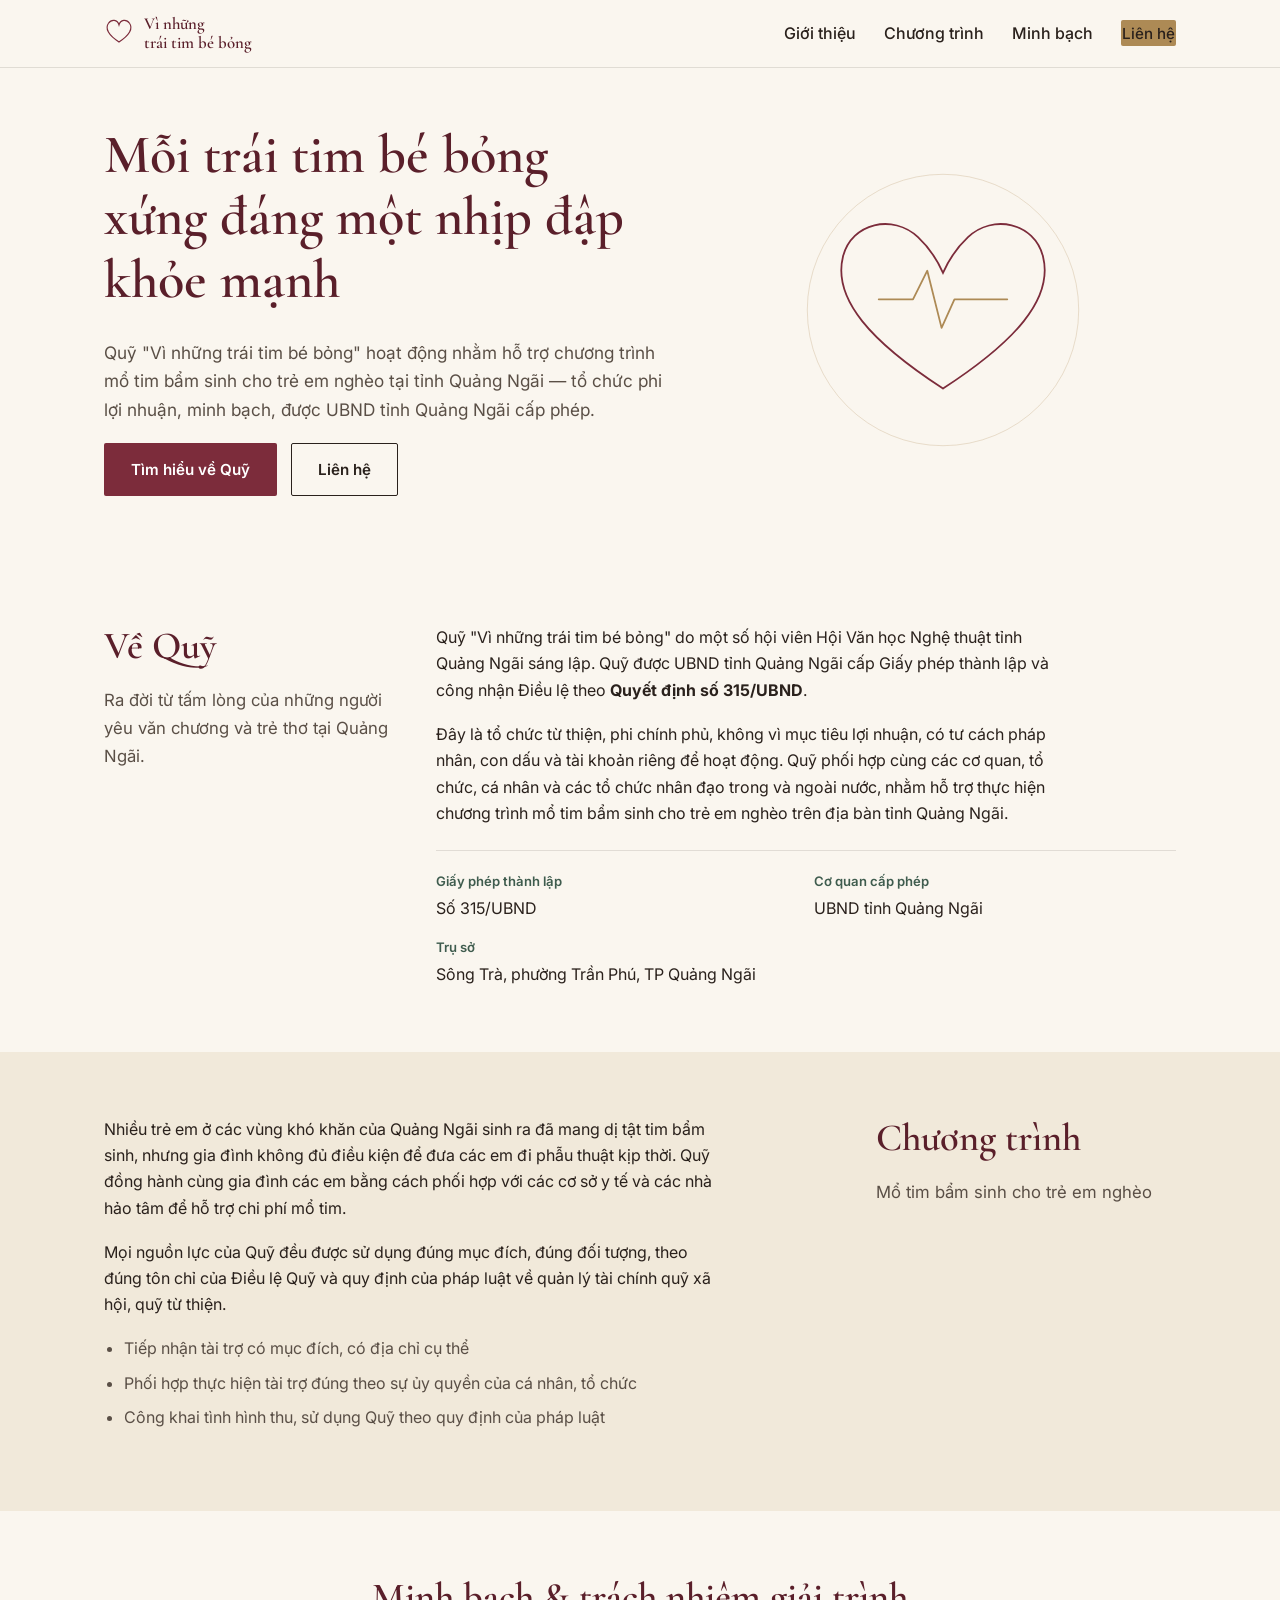
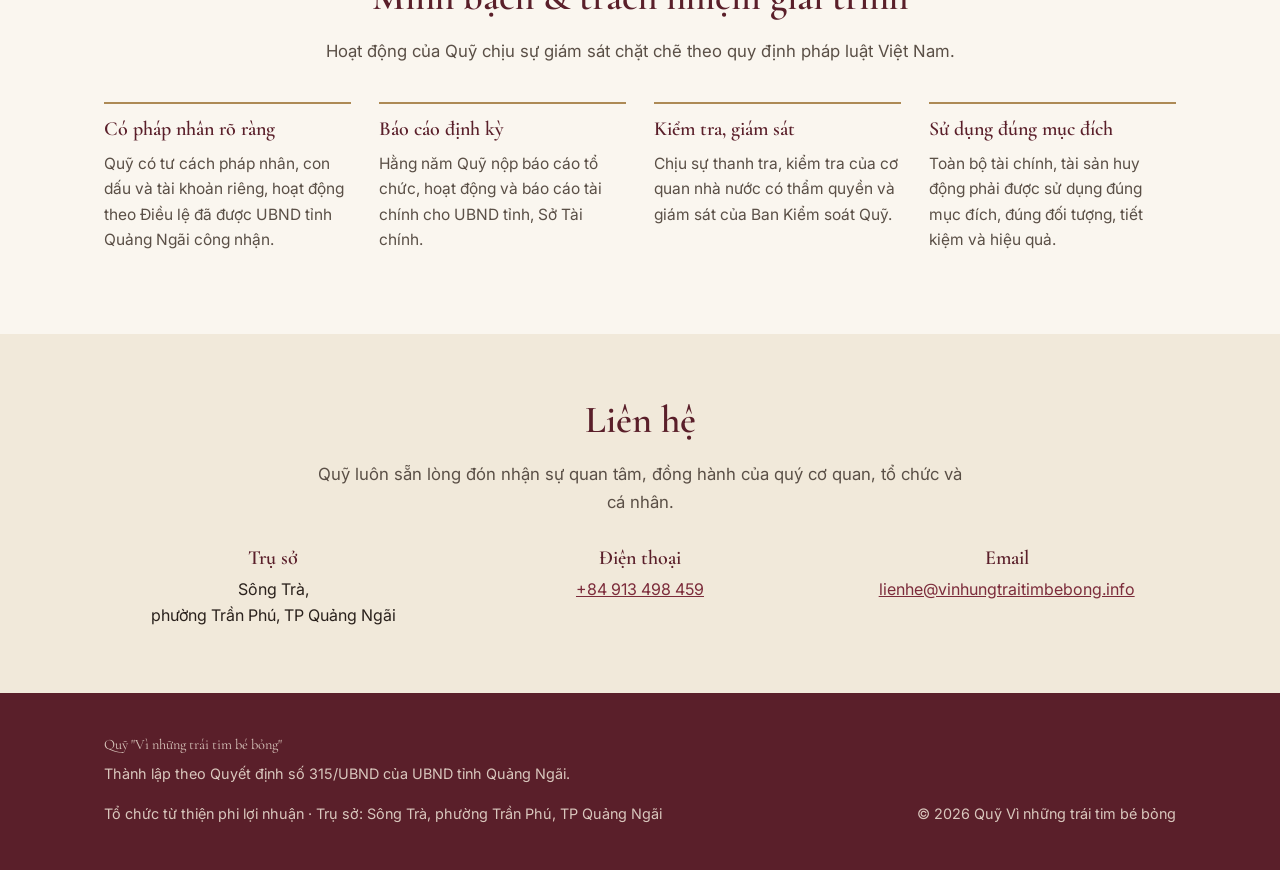
==== index.html @ 67afb234 "Điều chỉnh nội dung: web chỉ giới thiệu tổ chức và lan tỏa thông điệp, bỏ ngôn ngữ kêu gọi đóng góp" ====
<!DOCTYPE html>
<html lang="vi">
<head>
<meta charset="UTF-8">
<meta name="viewport" content="width=device-width, initial-scale=1, viewport-fit=cover">
<title>Quỹ "Vì những trái tim bé bỏng" — Quảng Ngãi</title>
<meta name="description" content="Quỹ từ thiện phi lợi nhuận Vì những trái tim bé bỏng, thành lập theo Quyết định 315/UBND, hỗ trợ mổ tim bẩm sinh cho trẻ em nghèo tỉnh Quảng Ngãi.">
<link rel="icon" href="data:image/svg+xml,%3Csvg xmlns='http://www.w3.org/2000/svg' viewBox='0 0 32 32'%3E%3Ctext y='24' font-size='26'%3E%E2%9D%A4%EF%B8%8F%3C/text%3E%3C/svg%3E">
<link rel="preconnect" href="https://fonts.googleapis.com">
<link rel="preconnect" href="https://fonts.gstatic.com" crossorigin>
<link href="https://fonts.googleapis.com/css2?family=Cormorant+Garamond:ital,wght@0,400;0,500;0,600;1,500&family=Inter:wght@400;500;600;700&display=swap" rel="stylesheet">
<link rel="stylesheet" href="css/style.css">
</head>
<body>

<a class="skip-link" href="#main">Bỏ qua, đến nội dung chính</a>

<header class="site-header">
  <div class="wrap header-inner">
    <a href="#top" class="brand">
      <span class="brand-mark" aria-hidden="true">
        <svg viewBox="0 0 40 34" width="30" height="26">
          <path d="M20 33 C 6 24, 1 15, 6 8 C 10 2, 18 3, 20 10 C 22 3, 30 2, 34 8 C 39 15, 34 24, 20 33 Z" fill="none" stroke="currentColor" stroke-width="1.6"/>
        </svg>
      </span>
      <span class="brand-text">Vì những<br>trái tim bé bỏng</span>
    </a>

    <button class="nav-toggle" id="navToggle" aria-expanded="false" aria-controls="primaryNav" aria-label="Mở menu">
      <span></span><span></span><span></span>
    </button>

    <nav class="primary-nav" id="primaryNav">
      <a href="#gioi-thieu">Giới thiệu</a>
      <a href="#chuong-trinh">Chương trình</a>
      <a href="#minh-bach">Minh bạch</a>
      <a href="#lien-he" class="btn btn-accent">Liên hệ</a>
    </nav>
  </div>
</header>

<main id="main">

  <section class="hero" id="top">
    <div class="wrap hero-inner">
      <div class="hero-copy">
        <h1>Mỗi trái tim bé bỏng<br>xứng đáng một nhịp đập khỏe mạnh</h1>
        <p class="hero-lede">Quỹ "Vì những trái tim bé bỏng" hoạt động nhằm hỗ trợ chương trình mổ tim bẩm sinh cho trẻ em nghèo tại tỉnh Quảng Ngãi — tổ chức phi lợi nhuận, minh bạch, được UBND tỉnh Quảng Ngãi cấp phép.</p>
        <div class="hero-actions">
          <a href="#gioi-thieu" class="btn btn-primary">Tìm hiểu về Quỹ</a>
          <a href="#lien-he" class="btn btn-ghost">Liên hệ</a>
        </div>
      </div>
      <div class="hero-art" aria-hidden="true">
        <svg viewBox="0 0 420 420" class="heart-illustration">
          <circle cx="210" cy="210" r="190" fill="none" stroke="var(--gold)" stroke-width="1" opacity="0.35"/>
          <path d="M210 320 C 110 255, 55 195, 70 135 C 82 88, 140 75, 175 108 C 190 122, 202 140, 210 158 C 218 140, 230 122, 245 108 C 280 75, 338 88, 350 135 C 365 195, 310 255, 210 320 Z"
                fill="none" stroke="var(--wine)" stroke-width="2.5"/>
          <path d="M120 195 L 168 195 L 188 155 L 208 235 L 226 195 L 300 195"
                fill="none" stroke="var(--gold)" stroke-width="2.5" stroke-linecap="round" stroke-linejoin="round"/>
        </svg>
      </div>
    </div>
  </section>

  <section class="section" id="gioi-thieu">
    <div class="wrap two-col">
      <div class="col-lead">
        <h2>Về Quỹ</h2>
        <p class="section-intro">Ra đời từ tấm lòng của những người yêu văn chương và trẻ thơ tại Quảng Ngãi.</p>
      </div>
      <div class="col-body">
        <p>Quỹ "Vì những trái tim bé bỏng" do một số hội viên Hội Văn học Nghệ thuật tỉnh Quảng Ngãi sáng lập. Quỹ được UBND tỉnh Quảng Ngãi cấp Giấy phép thành lập và công nhận Điều lệ theo <strong>Quyết định số 315/UBND</strong>.</p>
        <p>Đây là tổ chức từ thiện, phi chính phủ, không vì mục tiêu lợi nhuận, có tư cách pháp nhân, con dấu và tài khoản riêng để hoạt động. Quỹ phối hợp cùng các cơ quan, tổ chức, cá nhân và các tổ chức nhân đạo trong và ngoài nước, nhằm hỗ trợ thực hiện chương trình mổ tim bẩm sinh cho trẻ em nghèo trên địa bàn tỉnh Quảng Ngãi.</p>
        <dl class="legal-facts">
          <div><dt>Giấy phép thành lập</dt><dd>Số 315/UBND</dd></div>
          <div><dt>Cơ quan cấp phép</dt><dd>UBND tỉnh Quảng Ngãi</dd></div>
          <div><dt>Trụ sở</dt><dd>Sông Trà, phường Trần Phú, TP Quảng Ngãi</dd></div>
        </dl>
      </div>
    </div>
  </section>

  <section class="section section-alt" id="chuong-trinh">
    <div class="wrap two-col reverse">
      <div class="col-lead">
        <h2>Chương trình</h2>
        <p class="section-intro">Mổ tim bẩm sinh cho trẻ em nghèo</p>
      </div>
      <div class="col-body">
        <p>Nhiều trẻ em ở các vùng khó khăn của Quảng Ngãi sinh ra đã mang dị tật tim bẩm sinh, nhưng gia đình không đủ điều kiện để đưa các em đi phẫu thuật kịp thời. Quỹ đồng hành cùng gia đình các em bằng cách phối hợp với các cơ sở y tế và các nhà hảo tâm để hỗ trợ chi phí mổ tim.</p>
        <p>Mọi nguồn lực của Quỹ đều được sử dụng đúng mục đích, đúng đối tượng, theo đúng tôn chỉ của Điều lệ Quỹ và quy định của pháp luật về quản lý tài chính quỹ xã hội, quỹ từ thiện.</p>
        <ul class="plain-list">
          <li>Tiếp nhận tài trợ có mục đích, có địa chỉ cụ thể</li>
          <li>Phối hợp thực hiện tài trợ đúng theo sự ủy quyền của cá nhân, tổ chức</li>
          <li>Công khai tình hình thu, sử dụng Quỹ theo quy định của pháp luật</li>
        </ul>
      </div>
    </div>
  </section>

  <section class="section" id="minh-bach">
    <div class="wrap">
      <h2 class="center">Minh bạch &amp; trách nhiệm giải trình</h2>
      <p class="section-intro center">Hoạt động của Quỹ chịu sự giám sát chặt chẽ theo quy định pháp luật Việt Nam.</p>
      <div class="transparency-grid">
        <div class="t-item">
          <h3>Có pháp nhân rõ ràng</h3>
          <p>Quỹ có tư cách pháp nhân, con dấu và tài khoản riêng, hoạt động theo Điều lệ đã được UBND tỉnh Quảng Ngãi công nhận.</p>
        </div>
        <div class="t-item">
          <h3>Báo cáo định kỳ</h3>
          <p>Hằng năm Quỹ nộp báo cáo tổ chức, hoạt động và báo cáo tài chính cho UBND tỉnh, Sở Tài chính.</p>
        </div>
        <div class="t-item">
          <h3>Kiểm tra, giám sát</h3>
          <p>Chịu sự thanh tra, kiểm tra của cơ quan nhà nước có thẩm quyền và giám sát của Ban Kiểm soát Quỹ.</p>
        </div>
        <div class="t-item">
          <h3>Sử dụng đúng mục đích</h3>
          <p>Toàn bộ tài chính, tài sản huy động phải được sử dụng đúng mục đích, đúng đối tượng, tiết kiệm và hiệu quả.</p>
        </div>
      </div>
    </div>
  </section>

  <section class="section section-alt" id="lien-he">
    <div class="wrap">
      <h2 class="center">Liên hệ</h2>
      <p class="section-intro center">Quỹ luôn sẵn lòng đón nhận sự quan tâm, đồng hành của quý cơ quan, tổ chức và cá nhân.</p>
      <div class="contact-grid">
        <div class="c-item">
          <h3>Trụ sở</h3>
          <p>Sông Trà,<br>phường Trần Phú, TP Quảng Ngãi</p>
        </div>
        <div class="c-item">
          <h3>Điện thoại</h3>
          <p><a href="tel:+84913498459">+84 913 498 459</a></p>
        </div>
        <div class="c-item">
          <h3>Email</h3>
          <p><a href="mailto:lienhe@vinhungtraitimbebong.info">lienhe@vinhungtraitimbebong.info</a></p>
        </div>
      </div>
    </div>
  </section>

</main>

<footer class="site-footer">
  <div class="wrap footer-inner">
    <div>
      <p class="footer-brand">Quỹ "Vì những trái tim bé bỏng"</p>
      <p>Thành lập theo Quyết định số 315/UBND của UBND tỉnh Quảng Ngãi.</p>
      <p>Tổ chức từ thiện phi lợi nhuận · Trụ sở: Sông Trà, phường Trần Phú, TP Quảng Ngãi</p>
    </div>
    <p class="footer-copy">© <span id="year"></span> Quỹ Vì những trái tim bé bỏng</p>
  </div>
</footer>

<script src="js/main.js"></script>
</body>
</html>
---- css/style.css ----
/* ---------- Tokens ---------- */
:root {
  --cream: #FAF6EF;
  --cream-2: #F1E9DA;
  --ink: #2A211C;
  --ink-soft: #5A4F46;
  --wine: #7C2C3B;
  --wine-dark: #5A1F2A;
  --gold: #AD8A55;
  --gold-soft: #C9AE84;
  --sage: #3F5C4E;
  --line: rgba(42,33,28,0.12);

  --font-display: "Cormorant Garamond", "Times New Roman", serif;
  --font-body: "Inter", -apple-system, BlinkMacSystemFont, "Segoe UI", sans-serif;

  --max-w: 1120px;
  --radius: 2px;
}

* { box-sizing: border-box; }
html { scroll-behavior: smooth; scroll-padding-top: 90px; }

body {
  margin: 0;
  background: var(--cream);
  color: var(--ink);
  font-family: var(--font-body);
  font-size: 16px;
  line-height: 1.65;
  -webkit-font-smoothing: antialiased;
}

h1, h2, h3 {
  font-family: var(--font-display);
  font-weight: 600;
  color: var(--wine-dark);
  line-height: 1.15;
  margin: 0 0 0.5em;
}

h1 { font-size: clamp(2.1rem, 5.5vw, 3.4rem); }
h2 { font-size: clamp(1.7rem, 4vw, 2.4rem); }
h3 { font-size: 1.25rem; }

p { margin: 0 0 1.1em; max-width: 62ch; }
a { color: var(--wine); }

.wrap {
  max-width: var(--max-w);
  margin: 0 auto;
  padding: 0 24px;
}

.skip-link {
  position: absolute;
  left: -999px;
  top: 0;
  background: var(--wine);
  color: #fff;
  padding: 10px 16px;
  z-index: 100;
}
.skip-link:focus { left: 12px; top: 12px; }

/* ---------- Buttons ---------- */
.btn {
  display: inline-flex;
  align-items: center;
  justify-content: center;
  padding: 13px 26px;
  font-family: var(--font-body);
  font-weight: 600;
  font-size: 0.95rem;
  text-decoration: none;
  border-radius: var(--radius);
  border: 1px solid transparent;
  transition: transform 0.15s ease, background 0.2s ease, border-color 0.2s ease;
  cursor: pointer;
}
.btn-primary {
  background: var(--wine);
  color: #fff;
}
.btn-primary:hover { background: var(--wine-dark); }
.btn-ghost {
  border-color: var(--ink);
  color: var(--ink);
}
.btn-ghost:hover { border-color: var(--wine); color: var(--wine); }
.btn-accent {
  background: var(--gold);
  color: var(--ink);
  padding: 10px 20px;
}
.btn-accent:hover { background: var(--gold-soft); }

/* ---------- Header ---------- */
.site-header {
  position: sticky;
  top: 0;
  z-index: 50;
  background: rgba(250,246,239,0.92);
  backdrop-filter: blur(6px);
  border-bottom: 1px solid var(--line);
  padding-top: env(safe-area-inset-top, 0px);
}
.header-inner {
  display: flex;
  align-items: center;
  justify-content: space-between;
  padding-top: 14px;
  padding-bottom: 14px;
}
.brand {
  display: flex;
  align-items: center;
  gap: 10px;
  text-decoration: none;
  color: var(--wine-dark);
}
.brand-mark { color: var(--wine); flex-shrink: 0; }
.brand-text {
  font-family: var(--font-display);
  font-weight: 600;
  font-size: 1.05rem;
  line-height: 1.15;
}

.nav-toggle {
  display: flex;
  flex-direction: column;
  justify-content: center;
  gap: 5px;
  width: 40px;
  height: 40px;
  background: none;
  border: none;
  cursor: pointer;
  padding: 0;
}
.nav-toggle span {
  display: block;
  height: 2px;
  background: var(--ink);
  width: 100%;
}

.primary-nav {
  display: none;
  position: absolute;
  top: 100%;
  left: 0;
  right: 0;
  background: var(--cream);
  border-bottom: 1px solid var(--line);
  flex-direction: column;
  padding: 8px 24px 20px;
}
.primary-nav.open { display: flex; }
.primary-nav a {
  color: var(--ink);
  text-decoration: none;
  padding: 12px 0;
  border-bottom: 1px solid var(--line);
  font-weight: 500;
}
.primary-nav a:last-child { border-bottom: none; margin-top: 8px; }
.primary-nav .btn-accent {
  text-align: center;
}

/* ---------- Hero ---------- */
.hero { padding: 56px 0 64px; }
.hero-inner {
  display: flex;
  flex-direction: column-reverse;
  gap: 36px;
}
.hero-eyebrow {
  color: var(--sage);
  font-weight: 600;
  font-size: 0.9rem;
  letter-spacing: 0.02em;
  margin-bottom: 14px;
}
.hero-lede {
  color: var(--ink-soft);
  font-size: 1.08rem;
}
.hero-actions {
  display: flex;
  flex-wrap: wrap;
  gap: 14px;
  margin-top: 8px;
}
.hero-art { display: flex; justify-content: center; }
.heart-illustration { width: min(78vw, 300px); height: auto; }

/* ---------- Sections ---------- */
.section { padding: 64px 0; }
.section-alt { background: var(--cream-2); }
.section-intro {
  color: var(--ink-soft);
  font-size: 1.05rem;
}
.center { text-align: center; margin-left: auto; margin-right: auto; }
h2.center, p.section-intro.center { max-width: 60ch; }

.two-col {
  display: flex;
  flex-direction: column;
  gap: 32px;
}
.two-col.reverse { flex-direction: column; }
.col-lead { flex: 0 0 auto; }
.col-body { flex: 1 1 auto; }

.legal-facts {
  margin: 24px 0 0;
  padding-top: 20px;
  border-top: 1px solid var(--line);
  display: grid;
  grid-template-columns: 1fr;
  gap: 16px;
}
.legal-facts dt {
  font-size: 0.82rem;
  color: var(--sage);
  font-weight: 600;
  margin-bottom: 2px;
}
.legal-facts dd { margin: 0; color: var(--ink); }

.plain-list {
  padding-left: 20px;
  color: var(--ink-soft);
}
.plain-list li { margin-bottom: 8px; }

.transparency-grid {
  margin-top: 36px;
  display: grid;
  grid-template-columns: 1fr;
  gap: 28px;
}
.t-item {
  border-top: 2px solid var(--gold);
  padding-top: 14px;
}
.t-item p { color: var(--ink-soft); font-size: 0.97rem; }

.donate-card {
  background: #fff;
  border: 1px solid var(--line);
  border-left: 3px solid var(--wine);
  padding: 26px 24px;
  margin-bottom: 22px;
}
.donate-details {
  display: grid;
  gap: 12px;
  margin: 16px 0 0;
}
.donate-details dt {
  font-size: 0.82rem;
  color: var(--ink-soft);
  margin-bottom: 2px;
}
.donate-details dd { margin: 0; font-weight: 600; }
.donate-details dd.placeholder {
  color: var(--sage);
  font-style: italic;
  font-weight: 500;
}
.note {
  font-size: 0.88rem;
  color: var(--ink-soft);
  margin: 14px 0 0;
}

.contact-grid {
  margin-top: 30px;
  display: grid;
  grid-template-columns: 1fr;
  gap: 28px;
  text-align: center;
}
.c-item h3 { margin-bottom: 6px; }
.c-item p { margin: 0 auto; }

/* ---------- Footer ---------- */
.site-footer {
  background: var(--wine-dark);
  color: #EFE3DA;
  padding: 40px 0 calc(28px + env(safe-area-inset-bottom, 0px));
}
.footer-inner {
  display: flex;
  flex-direction: column;
  gap: 18px;
}
.footer-brand {
  font-family: var(--font-display);
  font-size: 1.3rem;
  color: #fff;
  margin-bottom: 6px;
}
.site-footer p { color: #D9C7BD; font-size: 0.9rem; max-width: 68ch; }
.footer-copy { font-size: 0.82rem; color: #B79A8F; }

/* ---------- Responsive ---------- */
@media (min-width: 760px) {
  .nav-toggle { display: none; }
  .primary-nav {
    display: flex;
    position: static;
    flex-direction: row;
    align-items: center;
    gap: 28px;
    background: none;
    border: none;
    padding: 0;
  }
  .primary-nav a { border-bottom: none; padding: 0; }
  .primary-nav a:last-child { margin-top: 0; }

  .hero-inner {
    flex-direction: row;
    align-items: center;
  }
  .hero-copy { flex: 1.1; }
  .hero-art { flex: 0.9; }

  .two-col {
    flex-direction: row;
    align-items: flex-start;
  }
  .two-col.reverse { flex-direction: row-reverse; }
  .col-lead { flex: 0 0 300px; position: sticky; top: 110px; }
  .col-body { flex: 1; }

  .legal-facts { grid-template-columns: 1fr 1fr; }
  .transparency-grid { grid-template-columns: repeat(4, 1fr); }
  .contact-grid { grid-template-columns: repeat(3, 1fr); }

  .footer-inner {
    flex-direction: row;
    justify-content: space-between;
    align-items: flex-end;
  }
}

@media (prefers-reduced-motion: reduce) {
  html { scroll-behavior: auto; }
  .btn { transition: none; }
}
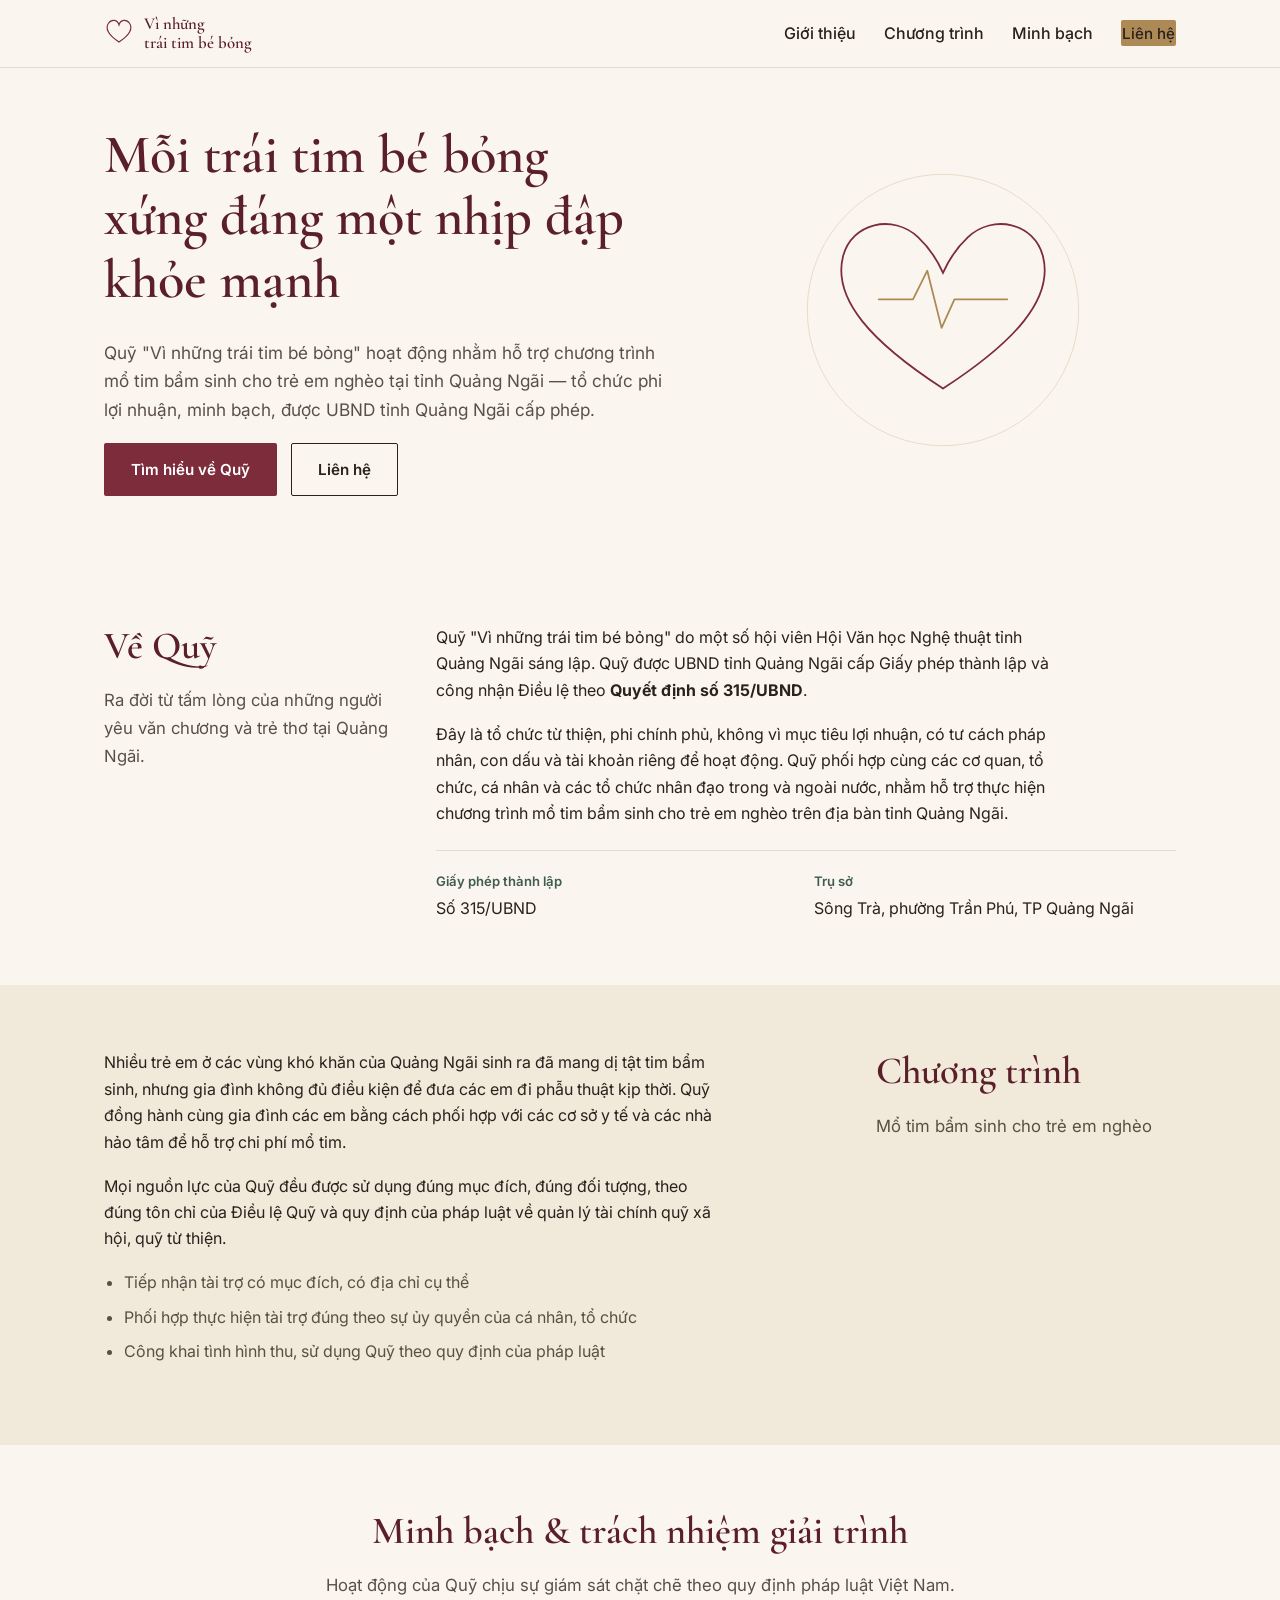
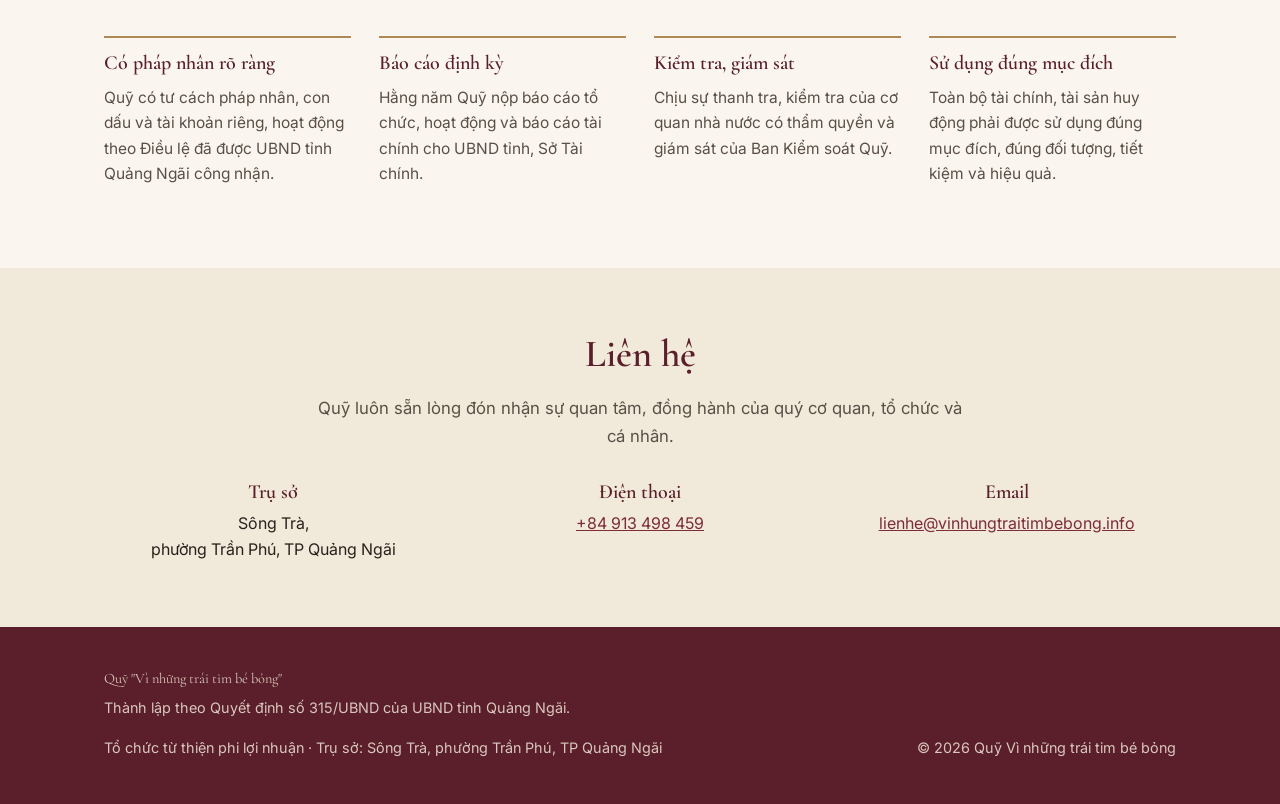
==== commit d83bcb16: "Bỏ dòng Cơ quan cấp phép" ====
--- a/index.html
+++ b/index.html
@@ -74,7 +74,6 @@
         <p>Đây là tổ chức từ thiện, phi chính phủ, không vì mục tiêu lợi nhuận, có tư cách pháp nhân, con dấu và tài khoản riêng để hoạt động. Quỹ phối hợp cùng các cơ quan, tổ chức, cá nhân và các tổ chức nhân đạo trong và ngoài nước, nhằm hỗ trợ thực hiện chương trình mổ tim bẩm sinh cho trẻ em nghèo trên địa bàn tỉnh Quảng Ngãi.</p>
         <dl class="legal-facts">
           <div><dt>Giấy phép thành lập</dt><dd>Số 315/UBND</dd></div>
-          <div><dt>Cơ quan cấp phép</dt><dd>UBND tỉnh Quảng Ngãi</dd></div>
           <div><dt>Trụ sở</dt><dd>Sông Trà, phường Trần Phú, TP Quảng Ngãi</dd></div>
         </dl>
       </div>
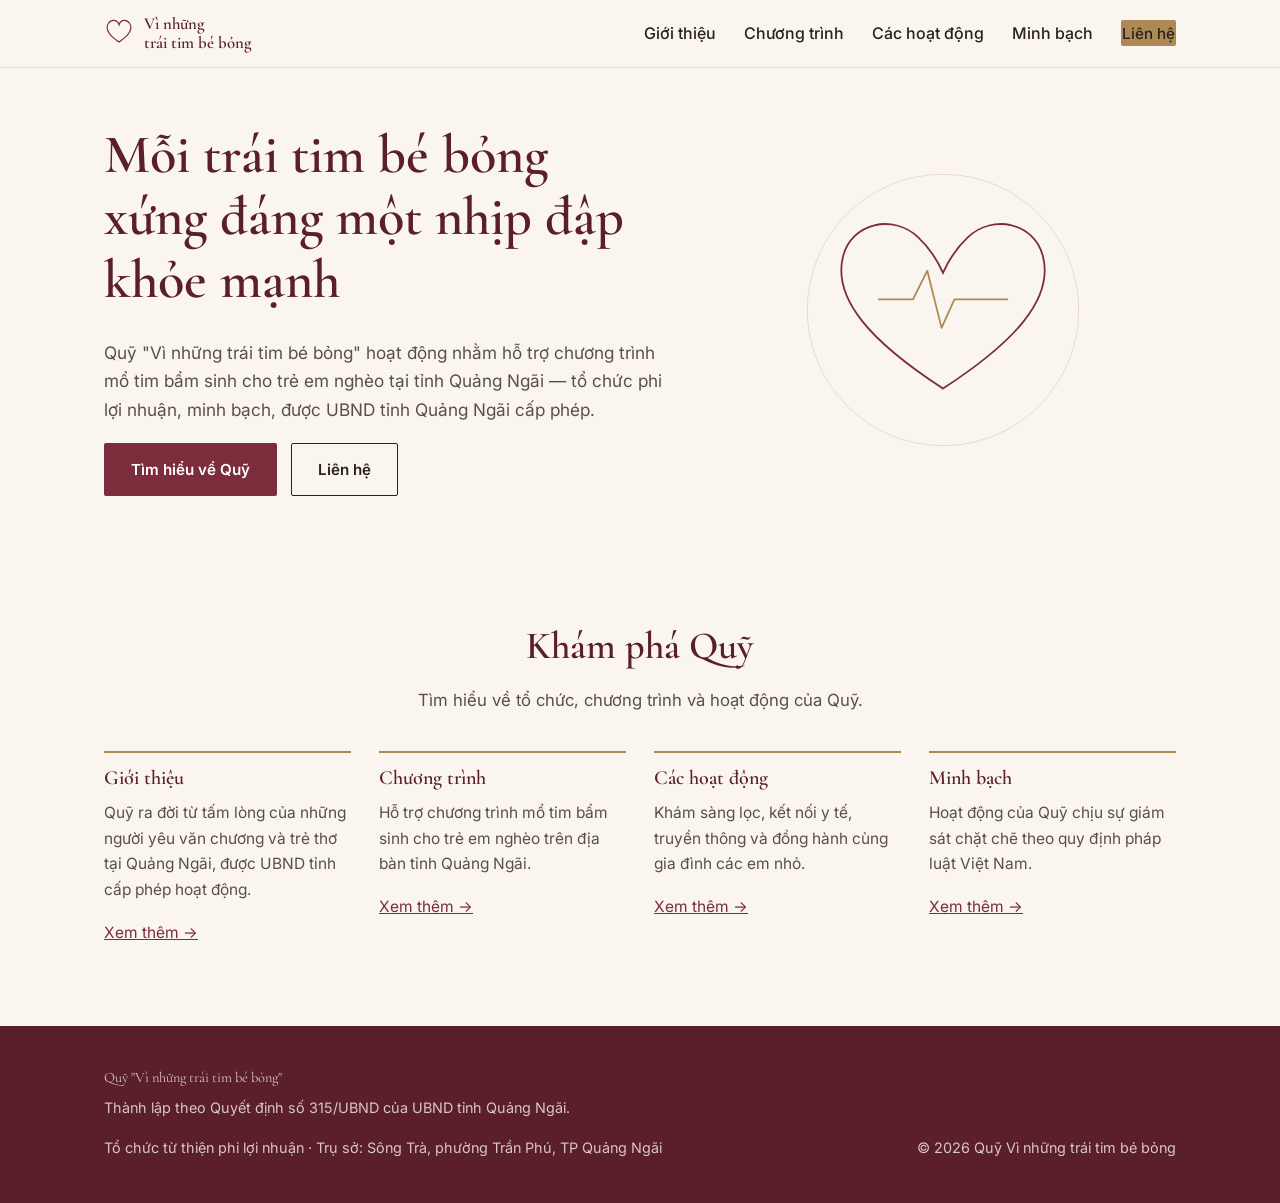
==== commit c88d79ee: "Tách site thành nhiều trang riêng theo menu, thêm mục Các hoạt động" ====
--- a/index.html
+++ b/index.html
@@ -17,7 +17,7 @@
 
 <header class="site-header">
   <div class="wrap header-inner">
-    <a href="#top" class="brand">
+    <a href="index.html" class="brand">
       <span class="brand-mark" aria-hidden="true">
         <svg viewBox="0 0 40 34" width="30" height="26">
           <path d="M20 33 C 6 24, 1 15, 6 8 C 10 2, 18 3, 20 10 C 22 3, 30 2, 34 8 C 39 15, 34 24, 20 33 Z" fill="none" stroke="currentColor" stroke-width="1.6"/>
@@ -31,10 +31,11 @@
     </button>
 
     <nav class="primary-nav" id="primaryNav">
-      <a href="#gioi-thieu">Giới thiệu</a>
-      <a href="#chuong-trinh">Chương trình</a>
-      <a href="#minh-bach">Minh bạch</a>
-      <a href="#lien-he" class="btn btn-accent">Liên hệ</a>
+      <a href="gioi-thieu.html">Giới thiệu</a>
+      <a href="chuong-trinh.html">Chương trình</a>
+      <a href="hoat-dong.html">Các hoạt động</a>
+      <a href="minh-bach.html">Minh bạch</a>
+      <a href="lien-he.html" class="btn btn-accent">Liên hệ</a>
     </nav>
   </div>
 </header>
@@ -47,8 +48,8 @@
         <h1>Mỗi trái tim bé bỏng<br>xứng đáng một nhịp đập khỏe mạnh</h1>
         <p class="hero-lede">Quỹ "Vì những trái tim bé bỏng" hoạt động nhằm hỗ trợ chương trình mổ tim bẩm sinh cho trẻ em nghèo tại tỉnh Quảng Ngãi — tổ chức phi lợi nhuận, minh bạch, được UBND tỉnh Quảng Ngãi cấp phép.</p>
         <div class="hero-actions">
-          <a href="#gioi-thieu" class="btn btn-primary">Tìm hiểu về Quỹ</a>
-          <a href="#lien-he" class="btn btn-ghost">Liên hệ</a>
+          <a href="gioi-thieu.html" class="btn btn-primary">Tìm hiểu về Quỹ</a>
+          <a href="lien-he.html" class="btn btn-ghost">Liên hệ</a>
         </div>
       </div>
       <div class="hero-art" aria-hidden="true">
@@ -63,82 +64,30 @@
     </div>
   </section>
 
-  <section class="section" id="gioi-thieu">
-    <div class="wrap two-col">
-      <div class="col-lead">
-        <h2>Về Quỹ</h2>
-        <p class="section-intro">Ra đời từ tấm lòng của những người yêu văn chương và trẻ thơ tại Quảng Ngãi.</p>
-      </div>
-      <div class="col-body">
-        <p>Quỹ "Vì những trái tim bé bỏng" do một số hội viên Hội Văn học Nghệ thuật tỉnh Quảng Ngãi sáng lập. Quỹ được UBND tỉnh Quảng Ngãi cấp Giấy phép thành lập và công nhận Điều lệ theo <strong>Quyết định số 315/UBND</strong>.</p>
-        <p>Đây là tổ chức từ thiện, phi chính phủ, không vì mục tiêu lợi nhuận, có tư cách pháp nhân, con dấu và tài khoản riêng để hoạt động. Quỹ phối hợp cùng các cơ quan, tổ chức, cá nhân và các tổ chức nhân đạo trong và ngoài nước, nhằm hỗ trợ thực hiện chương trình mổ tim bẩm sinh cho trẻ em nghèo trên địa bàn tỉnh Quảng Ngãi.</p>
-        <dl class="legal-facts">
-          <div><dt>Giấy phép thành lập</dt><dd>Số 315/UBND</dd></div>
-          <div><dt>Trụ sở</dt><dd>Sông Trà, phường Trần Phú, TP Quảng Ngãi</dd></div>
-        </dl>
-      </div>
-    </div>
-  </section>
-
-  <section class="section section-alt" id="chuong-trinh">
-    <div class="wrap two-col reverse">
-      <div class="col-lead">
-        <h2>Chương trình</h2>
-        <p class="section-intro">Mổ tim bẩm sinh cho trẻ em nghèo</p>
-      </div>
-      <div class="col-body">
-        <p>Nhiều trẻ em ở các vùng khó khăn của Quảng Ngãi sinh ra đã mang dị tật tim bẩm sinh, nhưng gia đình không đủ điều kiện để đưa các em đi phẫu thuật kịp thời. Quỹ đồng hành cùng gia đình các em bằng cách phối hợp với các cơ sở y tế và các nhà hảo tâm để hỗ trợ chi phí mổ tim.</p>
-        <p>Mọi nguồn lực của Quỹ đều được sử dụng đúng mục đích, đúng đối tượng, theo đúng tôn chỉ của Điều lệ Quỹ và quy định của pháp luật về quản lý tài chính quỹ xã hội, quỹ từ thiện.</p>
-        <ul class="plain-list">
-          <li>Tiếp nhận tài trợ có mục đích, có địa chỉ cụ thể</li>
-          <li>Phối hợp thực hiện tài trợ đúng theo sự ủy quyền của cá nhân, tổ chức</li>
-          <li>Công khai tình hình thu, sử dụng Quỹ theo quy định của pháp luật</li>
-        </ul>
-      </div>
-    </div>
-  </section>
-
-  <section class="section" id="minh-bach">
+  <section class="section" id="tong-quan">
     <div class="wrap">
-      <h2 class="center">Minh bạch &amp; trách nhiệm giải trình</h2>
-      <p class="section-intro center">Hoạt động của Quỹ chịu sự giám sát chặt chẽ theo quy định pháp luật Việt Nam.</p>
+      <h2 class="center">Khám phá Quỹ</h2>
+      <p class="section-intro center">Tìm hiểu về tổ chức, chương trình và hoạt động của Quỹ.</p>
       <div class="transparency-grid">
         <div class="t-item">
-          <h3>Có pháp nhân rõ ràng</h3>
-          <p>Quỹ có tư cách pháp nhân, con dấu và tài khoản riêng, hoạt động theo Điều lệ đã được UBND tỉnh Quảng Ngãi công nhận.</p>
+          <h3>Giới thiệu</h3>
+          <p>Quỹ ra đời từ tấm lòng của những người yêu văn chương và trẻ thơ tại Quảng Ngãi, được UBND tỉnh cấp phép hoạt động.</p>
+          <p><a href="gioi-thieu.html">Xem thêm →</a></p>
         </div>
         <div class="t-item">
-          <h3>Báo cáo định kỳ</h3>
-          <p>Hằng năm Quỹ nộp báo cáo tổ chức, hoạt động và báo cáo tài chính cho UBND tỉnh, Sở Tài chính.</p>
+          <h3>Chương trình</h3>
+          <p>Hỗ trợ chương trình mổ tim bẩm sinh cho trẻ em nghèo trên địa bàn tỉnh Quảng Ngãi.</p>
+          <p><a href="chuong-trinh.html">Xem thêm →</a></p>
         </div>
         <div class="t-item">
-          <h3>Kiểm tra, giám sát</h3>
-          <p>Chịu sự thanh tra, kiểm tra của cơ quan nhà nước có thẩm quyền và giám sát của Ban Kiểm soát Quỹ.</p>
+          <h3>Các hoạt động</h3>
+          <p>Khám sàng lọc, kết nối y tế, truyền thông và đồng hành cùng gia đình các em nhỏ.</p>
+          <p><a href="hoat-dong.html">Xem thêm →</a></p>
         </div>
         <div class="t-item">
-          <h3>Sử dụng đúng mục đích</h3>
-          <p>Toàn bộ tài chính, tài sản huy động phải được sử dụng đúng mục đích, đúng đối tượng, tiết kiệm và hiệu quả.</p>
-        </div>
-      </div>
-    </div>
-  </section>
-
-  <section class="section section-alt" id="lien-he">
-    <div class="wrap">
-      <h2 class="center">Liên hệ</h2>
-      <p class="section-intro center">Quỹ luôn sẵn lòng đón nhận sự quan tâm, đồng hành của quý cơ quan, tổ chức và cá nhân.</p>
-      <div class="contact-grid">
-        <div class="c-item">
-          <h3>Trụ sở</h3>
-          <p>Sông Trà,<br>phường Trần Phú, TP Quảng Ngãi</p>
-        </div>
-        <div class="c-item">
-          <h3>Điện thoại</h3>
-          <p><a href="tel:+84913498459">+84 913 498 459</a></p>
-        </div>
-        <div class="c-item">
-          <h3>Email</h3>
-          <p><a href="mailto:lienhe@vinhungtraitimbebong.info">lienhe@vinhungtraitimbebong.info</a></p>
+          <h3>Minh bạch</h3>
+          <p>Hoạt động của Quỹ chịu sự giám sát chặt chẽ theo quy định pháp luật Việt Nam.</p>
+          <p><a href="minh-bach.html">Xem thêm →</a></p>
         </div>
       </div>
     </div>
--- a/css/style.css
+++ b/css/style.css
@@ -169,6 +169,7 @@
 .primary-nav .btn-accent {
   text-align: center;
 }
+.primary-nav a.active { color: var(--wine); }
 
 /* ---------- Hero ---------- */
 .hero { padding: 56px 0 64px; }
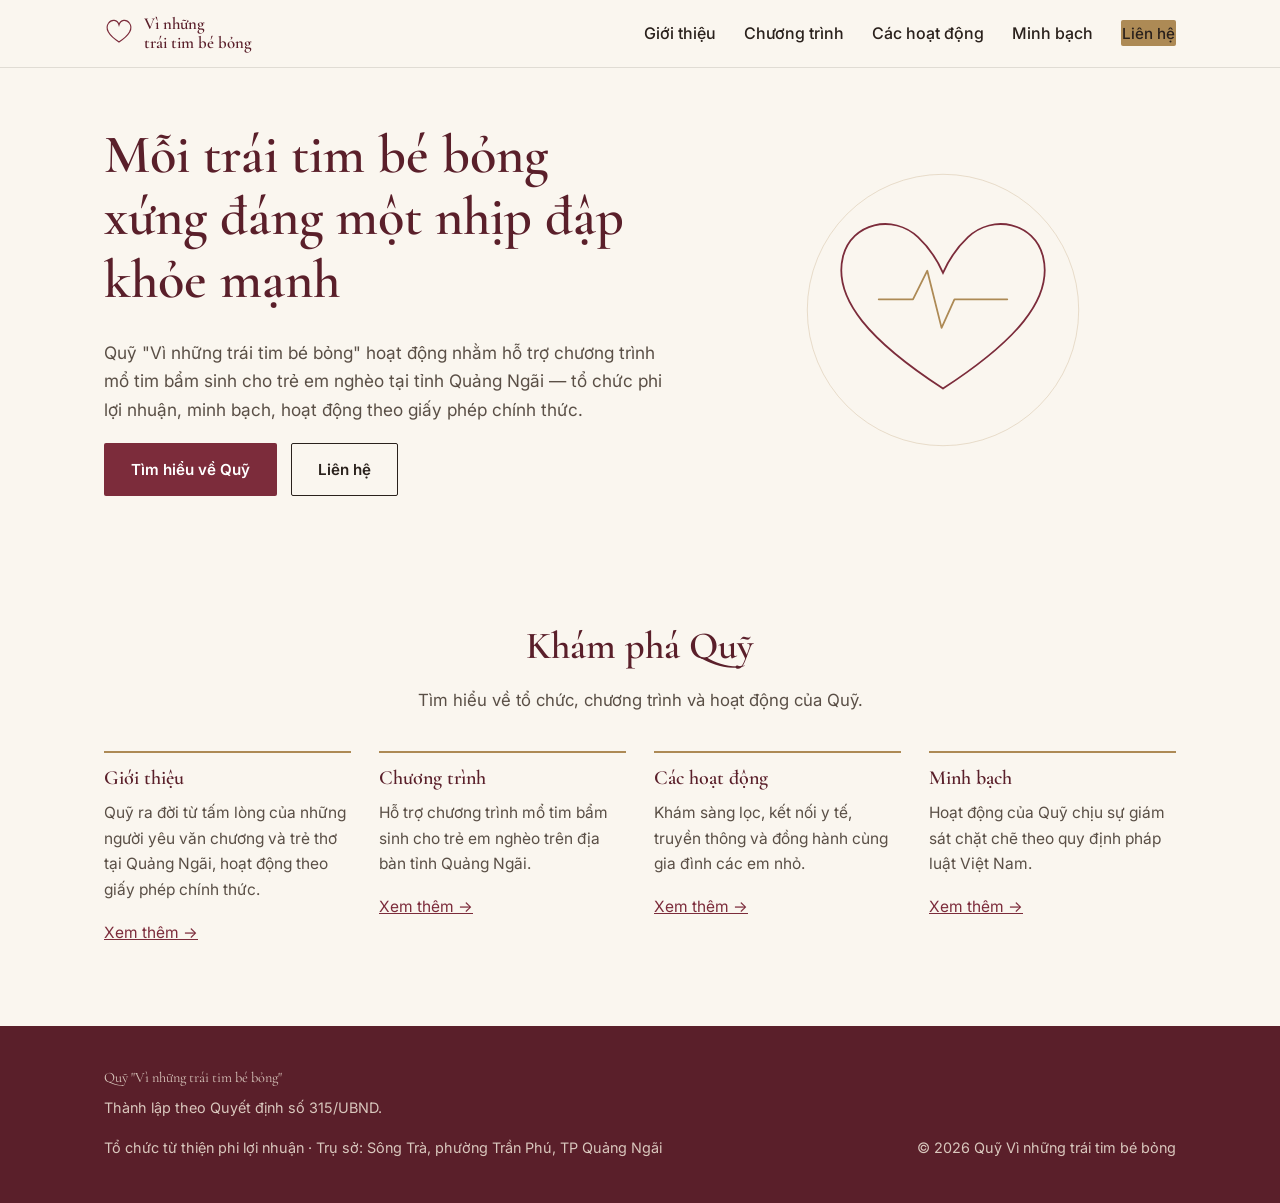
==== commit 8f1439c6: "Bỏ toàn bộ nhắc đến UBND tỉnh Quảng Ngãi, chỉ giữ thông tin giấy phép" ====
--- a/index.html
+++ b/index.html
@@ -46,7 +46,7 @@
     <div class="wrap hero-inner">
       <div class="hero-copy">
         <h1>Mỗi trái tim bé bỏng<br>xứng đáng một nhịp đập khỏe mạnh</h1>
-        <p class="hero-lede">Quỹ "Vì những trái tim bé bỏng" hoạt động nhằm hỗ trợ chương trình mổ tim bẩm sinh cho trẻ em nghèo tại tỉnh Quảng Ngãi — tổ chức phi lợi nhuận, minh bạch, được UBND tỉnh Quảng Ngãi cấp phép.</p>
+        <p class="hero-lede">Quỹ "Vì những trái tim bé bỏng" hoạt động nhằm hỗ trợ chương trình mổ tim bẩm sinh cho trẻ em nghèo tại tỉnh Quảng Ngãi — tổ chức phi lợi nhuận, minh bạch, hoạt động theo giấy phép chính thức.</p>
         <div class="hero-actions">
           <a href="gioi-thieu.html" class="btn btn-primary">Tìm hiểu về Quỹ</a>
           <a href="lien-he.html" class="btn btn-ghost">Liên hệ</a>
@@ -71,7 +71,7 @@
       <div class="transparency-grid">
         <div class="t-item">
           <h3>Giới thiệu</h3>
-          <p>Quỹ ra đời từ tấm lòng của những người yêu văn chương và trẻ thơ tại Quảng Ngãi, được UBND tỉnh cấp phép hoạt động.</p>
+          <p>Quỹ ra đời từ tấm lòng của những người yêu văn chương và trẻ thơ tại Quảng Ngãi, hoạt động theo giấy phép chính thức.</p>
           <p><a href="gioi-thieu.html">Xem thêm →</a></p>
         </div>
         <div class="t-item">
@@ -99,7 +99,7 @@
   <div class="wrap footer-inner">
     <div>
       <p class="footer-brand">Quỹ "Vì những trái tim bé bỏng"</p>
-      <p>Thành lập theo Quyết định số 315/UBND của UBND tỉnh Quảng Ngãi.</p>
+      <p>Thành lập theo Quyết định số 315/UBND.</p>
       <p>Tổ chức từ thiện phi lợi nhuận · Trụ sở: Sông Trà, phường Trần Phú, TP Quảng Ngãi</p>
     </div>
     <p class="footer-copy">© <span id="year"></span> Quỹ Vì những trái tim bé bỏng</p>
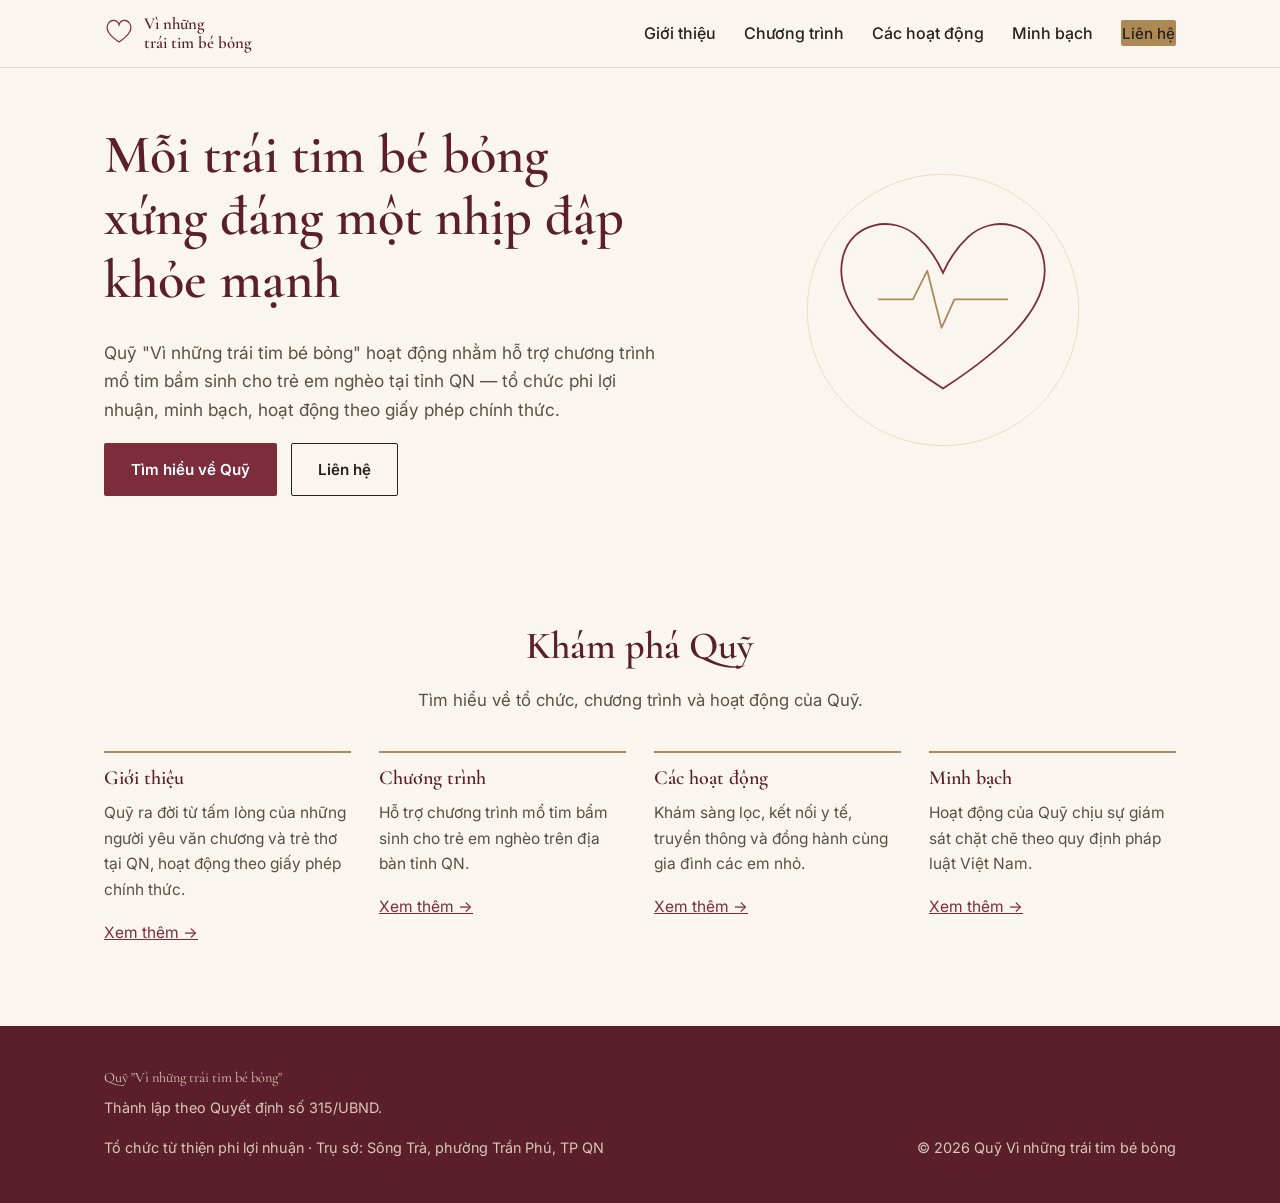
==== commit a9b3cc87: "Viết tắt Quảng Ngãi thành QN trên toàn bộ site" ====
--- a/index.html
+++ b/index.html
@@ -3,8 +3,8 @@
 <head>
 <meta charset="UTF-8">
 <meta name="viewport" content="width=device-width, initial-scale=1, viewport-fit=cover">
-<title>Quỹ "Vì những trái tim bé bỏng" — Quảng Ngãi</title>
-<meta name="description" content="Quỹ từ thiện phi lợi nhuận Vì những trái tim bé bỏng, thành lập theo Quyết định 315/UBND, hỗ trợ mổ tim bẩm sinh cho trẻ em nghèo tỉnh Quảng Ngãi.">
+<title>Quỹ "Vì những trái tim bé bỏng" — QN</title>
+<meta name="description" content="Quỹ từ thiện phi lợi nhuận Vì những trái tim bé bỏng, thành lập theo Quyết định 315/UBND, hỗ trợ mổ tim bẩm sinh cho trẻ em nghèo tỉnh QN.">
 <link rel="icon" href="data:image/svg+xml,%3Csvg xmlns='http://www.w3.org/2000/svg' viewBox='0 0 32 32'%3E%3Ctext y='24' font-size='26'%3E%E2%9D%A4%EF%B8%8F%3C/text%3E%3C/svg%3E">
 <link rel="preconnect" href="https://fonts.googleapis.com">
 <link rel="preconnect" href="https://fonts.gstatic.com" crossorigin>
@@ -46,7 +46,7 @@
     <div class="wrap hero-inner">
       <div class="hero-copy">
         <h1>Mỗi trái tim bé bỏng<br>xứng đáng một nhịp đập khỏe mạnh</h1>
-        <p class="hero-lede">Quỹ "Vì những trái tim bé bỏng" hoạt động nhằm hỗ trợ chương trình mổ tim bẩm sinh cho trẻ em nghèo tại tỉnh Quảng Ngãi — tổ chức phi lợi nhuận, minh bạch, hoạt động theo giấy phép chính thức.</p>
+        <p class="hero-lede">Quỹ "Vì những trái tim bé bỏng" hoạt động nhằm hỗ trợ chương trình mổ tim bẩm sinh cho trẻ em nghèo tại tỉnh QN — tổ chức phi lợi nhuận, minh bạch, hoạt động theo giấy phép chính thức.</p>
         <div class="hero-actions">
           <a href="gioi-thieu.html" class="btn btn-primary">Tìm hiểu về Quỹ</a>
           <a href="lien-he.html" class="btn btn-ghost">Liên hệ</a>
@@ -71,12 +71,12 @@
       <div class="transparency-grid">
         <div class="t-item">
           <h3>Giới thiệu</h3>
-          <p>Quỹ ra đời từ tấm lòng của những người yêu văn chương và trẻ thơ tại Quảng Ngãi, hoạt động theo giấy phép chính thức.</p>
+          <p>Quỹ ra đời từ tấm lòng của những người yêu văn chương và trẻ thơ tại QN, hoạt động theo giấy phép chính thức.</p>
           <p><a href="gioi-thieu.html">Xem thêm →</a></p>
         </div>
         <div class="t-item">
           <h3>Chương trình</h3>
-          <p>Hỗ trợ chương trình mổ tim bẩm sinh cho trẻ em nghèo trên địa bàn tỉnh Quảng Ngãi.</p>
+          <p>Hỗ trợ chương trình mổ tim bẩm sinh cho trẻ em nghèo trên địa bàn tỉnh QN.</p>
           <p><a href="chuong-trinh.html">Xem thêm →</a></p>
         </div>
         <div class="t-item">
@@ -100,7 +100,7 @@
     <div>
       <p class="footer-brand">Quỹ "Vì những trái tim bé bỏng"</p>
       <p>Thành lập theo Quyết định số 315/UBND.</p>
-      <p>Tổ chức từ thiện phi lợi nhuận · Trụ sở: Sông Trà, phường Trần Phú, TP Quảng Ngãi</p>
+      <p>Tổ chức từ thiện phi lợi nhuận · Trụ sở: Sông Trà, phường Trần Phú, TP QN</p>
     </div>
     <p class="footer-copy">© <span id="year"></span> Quỹ Vì những trái tim bé bỏng</p>
   </div>
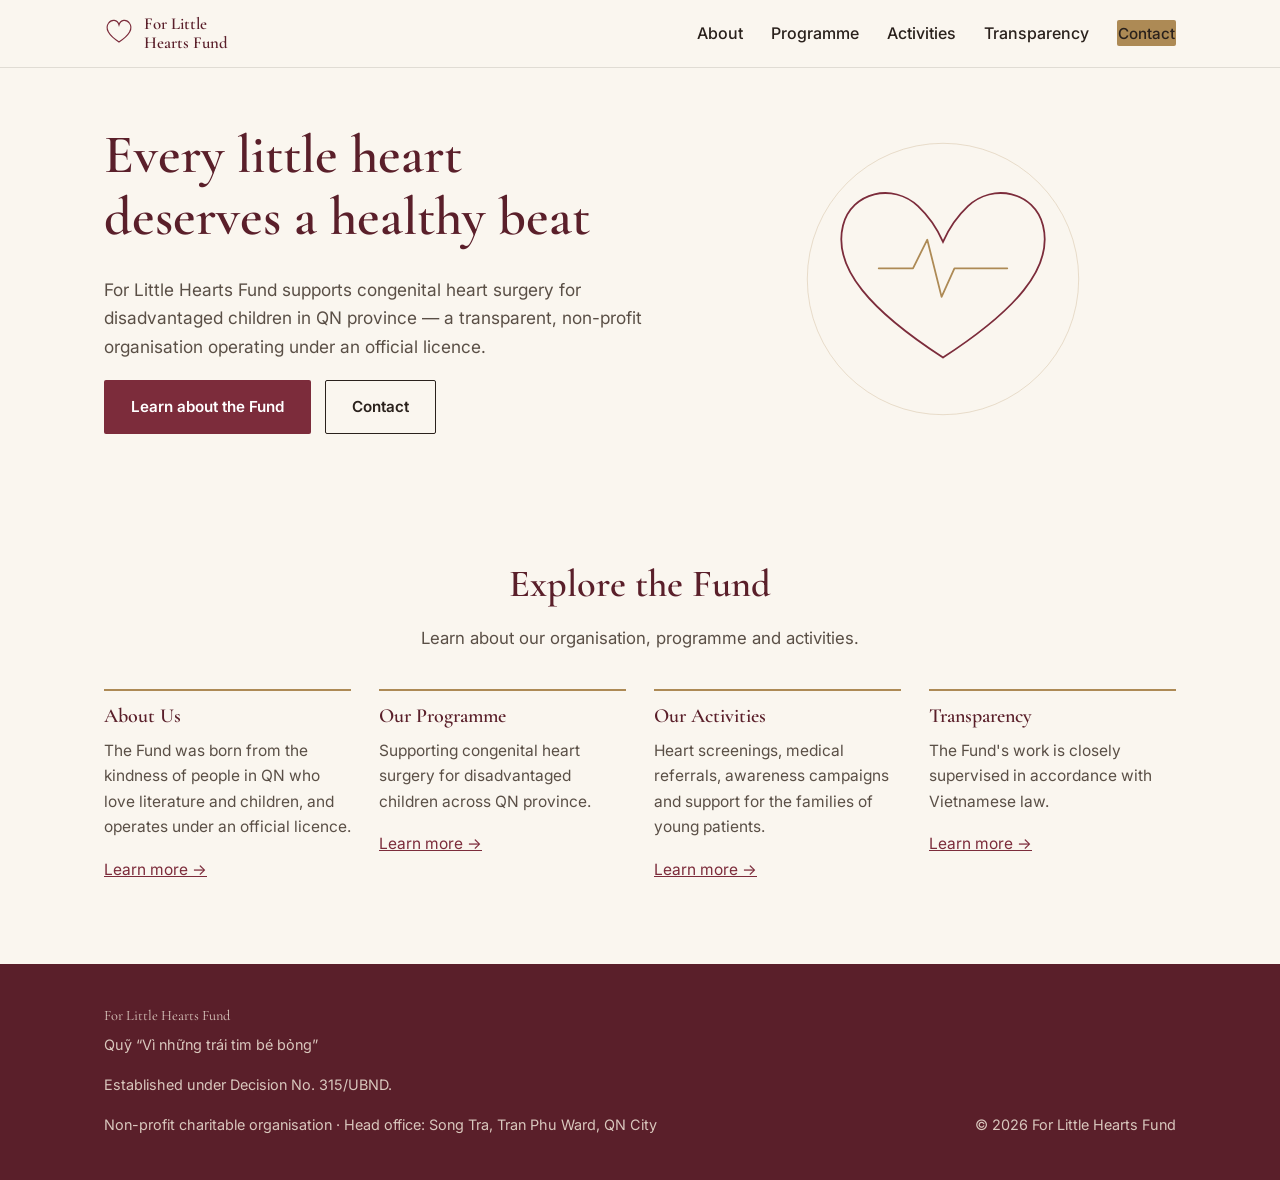
==== commit 26b21e27: "Translate the whole site to English: all 7 pages (content, menus, footer, titles, meta description, " ====
--- a/index.html
+++ b/index.html
@@ -1,19 +1,42 @@
 <!DOCTYPE html>
-<html lang="vi">
+<html lang="en">
 <head>
 <meta charset="UTF-8">
 <meta name="viewport" content="width=device-width, initial-scale=1, viewport-fit=cover">
-<title>Quỹ "Vì những trái tim bé bỏng" — QN</title>
-<meta name="description" content="Quỹ từ thiện phi lợi nhuận Vì những trái tim bé bỏng, thành lập theo Quyết định 315/UBND, hỗ trợ mổ tim bẩm sinh cho trẻ em nghèo tỉnh QN.">
+<title>For Little Hearts Fund — QN, Vietnam</title>
+<meta name="description" content="For Little Hearts Fund is a non-profit charity established under Decision 315/UBND, supporting congenital heart surgery for disadvantaged children in QN province, Vietnam.">
+<link rel="canonical" href="https://vinhungtraitimbebong.info/">
+<meta name="theme-color" content="#7C2C3B">
+
+<meta property="og:type" content="website">
+<meta property="og:site_name" content="For Little Hearts Fund">
+<meta property="og:locale" content="en_US">
+<meta property="og:title" content="For Little Hearts Fund — QN, Vietnam">
+<meta property="og:description" content="For Little Hearts Fund is a non-profit charity established under Decision 315/UBND, supporting congenital heart surgery for disadvantaged children in QN province, Vietnam.">
+<meta property="og:url" content="https://vinhungtraitimbebong.info/">
+<meta name="twitter:card" content="summary">
+<meta name="twitter:title" content="For Little Hearts Fund — QN, Vietnam">
+<meta name="twitter:description" content="For Little Hearts Fund is a non-profit charity established under Decision 315/UBND, supporting congenital heart surgery for disadvantaged children in QN province, Vietnam.">
+
 <link rel="icon" href="data:image/svg+xml,%3Csvg xmlns='http://www.w3.org/2000/svg' viewBox='0 0 32 32'%3E%3Ctext y='24' font-size='26'%3E%E2%9D%A4%EF%B8%8F%3C/text%3E%3C/svg%3E">
 <link rel="preconnect" href="https://fonts.googleapis.com">
 <link rel="preconnect" href="https://fonts.gstatic.com" crossorigin>
 <link href="https://fonts.googleapis.com/css2?family=Cormorant+Garamond:ital,wght@0,400;0,500;0,600;1,500&family=Inter:wght@400;500;600;700&display=swap" rel="stylesheet">
 <link rel="stylesheet" href="css/style.css">
+
+<!-- Google Analytics (GA4). Replace G-XXXXXXXXXX with your real Measurement ID
+     (Google Analytics → Admin → Data Streams → Web stream) to start tracking visits. -->
+<script async src="https://www.googletagmanager.com/gtag/js?id=G-XXXXXXXXXX"></script>
+<script>
+  window.dataLayer = window.dataLayer || [];
+  function gtag(){dataLayer.push(arguments);}
+  gtag('js', new Date());
+  gtag('config', 'G-XXXXXXXXXX');
+</script>
 </head>
 <body>
 
-<a class="skip-link" href="#main">Bỏ qua, đến nội dung chính</a>
+<a class="skip-link" href="#main">Skip to main content</a>
 
 <header class="site-header">
   <div class="wrap header-inner">
@@ -23,19 +46,19 @@
           <path d="M20 33 C 6 24, 1 15, 6 8 C 10 2, 18 3, 20 10 C 22 3, 30 2, 34 8 C 39 15, 34 24, 20 33 Z" fill="none" stroke="currentColor" stroke-width="1.6"/>
         </svg>
       </span>
-      <span class="brand-text">Vì những<br>trái tim bé bỏng</span>
+      <span class="brand-text">For Little<br>Hearts Fund</span>
     </a>
 
-    <button class="nav-toggle" id="navToggle" aria-expanded="false" aria-controls="primaryNav" aria-label="Mở menu">
+    <button class="nav-toggle" id="navToggle" aria-expanded="false" aria-controls="primaryNav" aria-label="Open menu">
       <span></span><span></span><span></span>
     </button>
 
     <nav class="primary-nav" id="primaryNav">
-      <a href="gioi-thieu.html">Giới thiệu</a>
-      <a href="chuong-trinh.html">Chương trình</a>
-      <a href="hoat-dong.html">Các hoạt động</a>
-      <a href="minh-bach.html">Minh bạch</a>
-      <a href="lien-he.html" class="btn btn-accent">Liên hệ</a>
+      <a href="gioi-thieu.html">About</a>
+      <a href="chuong-trinh.html">Programme</a>
+      <a href="hoat-dong.html">Activities</a>
+      <a href="minh-bach.html">Transparency</a>
+      <a href="lien-he.html" class="btn btn-accent">Contact</a>
     </nav>
   </div>
 </header>
@@ -45,11 +68,11 @@
   <section class="hero" id="top">
     <div class="wrap hero-inner">
       <div class="hero-copy">
-        <h1>Mỗi trái tim bé bỏng<br>xứng đáng một nhịp đập khỏe mạnh</h1>
-        <p class="hero-lede">Quỹ "Vì những trái tim bé bỏng" hoạt động nhằm hỗ trợ chương trình mổ tim bẩm sinh cho trẻ em nghèo tại tỉnh QN — tổ chức phi lợi nhuận, minh bạch, hoạt động theo giấy phép chính thức.</p>
+        <h1>Every little heart<br>deserves a healthy beat</h1>
+        <p class="hero-lede">For Little Hearts Fund supports congenital heart surgery for disadvantaged children in QN province — a transparent, non-profit organisation operating under an official licence.</p>
         <div class="hero-actions">
-          <a href="gioi-thieu.html" class="btn btn-primary">Tìm hiểu về Quỹ</a>
-          <a href="lien-he.html" class="btn btn-ghost">Liên hệ</a>
+          <a href="gioi-thieu.html" class="btn btn-primary">Learn about the Fund</a>
+          <a href="lien-he.html" class="btn btn-ghost">Contact</a>
         </div>
       </div>
       <div class="hero-art" aria-hidden="true">
@@ -66,28 +89,28 @@
 
   <section class="section" id="tong-quan">
     <div class="wrap">
-      <h2 class="center">Khám phá Quỹ</h2>
-      <p class="section-intro center">Tìm hiểu về tổ chức, chương trình và hoạt động của Quỹ.</p>
+      <h2 class="center">Explore the Fund</h2>
+      <p class="section-intro center">Learn about our organisation, programme and activities.</p>
       <div class="transparency-grid">
         <div class="t-item">
-          <h3>Giới thiệu</h3>
-          <p>Quỹ ra đời từ tấm lòng của những người yêu văn chương và trẻ thơ tại QN, hoạt động theo giấy phép chính thức.</p>
-          <p><a href="gioi-thieu.html">Xem thêm →</a></p>
+          <h3>About Us</h3>
+          <p>The Fund was born from the kindness of people in QN who love literature and children, and operates under an official licence.</p>
+          <p><a href="gioi-thieu.html">Learn more →</a></p>
         </div>
         <div class="t-item">
-          <h3>Chương trình</h3>
-          <p>Hỗ trợ chương trình mổ tim bẩm sinh cho trẻ em nghèo trên địa bàn tỉnh QN.</p>
-          <p><a href="chuong-trinh.html">Xem thêm →</a></p>
+          <h3>Our Programme</h3>
+          <p>Supporting congenital heart surgery for disadvantaged children across QN province.</p>
+          <p><a href="chuong-trinh.html">Learn more →</a></p>
         </div>
         <div class="t-item">
-          <h3>Các hoạt động</h3>
-          <p>Khám sàng lọc, kết nối y tế, truyền thông và đồng hành cùng gia đình các em nhỏ.</p>
-          <p><a href="hoat-dong.html">Xem thêm →</a></p>
+          <h3>Our Activities</h3>
+          <p>Heart screenings, medical referrals, awareness campaigns and support for the families of young patients.</p>
+          <p><a href="hoat-dong.html">Learn more →</a></p>
         </div>
         <div class="t-item">
-          <h3>Minh bạch</h3>
-          <p>Hoạt động của Quỹ chịu sự giám sát chặt chẽ theo quy định pháp luật Việt Nam.</p>
-          <p><a href="minh-bach.html">Xem thêm →</a></p>
+          <h3>Transparency</h3>
+          <p>The Fund's work is closely supervised in accordance with Vietnamese law.</p>
+          <p><a href="minh-bach.html">Learn more →</a></p>
         </div>
       </div>
     </div>
@@ -98,11 +121,12 @@
 <footer class="site-footer">
   <div class="wrap footer-inner">
     <div>
-      <p class="footer-brand">Quỹ "Vì những trái tim bé bỏng"</p>
-      <p>Thành lập theo Quyết định số 315/UBND.</p>
-      <p>Tổ chức từ thiện phi lợi nhuận · Trụ sở: Sông Trà, phường Trần Phú, TP QN</p>
+      <p class="footer-brand">For Little Hearts Fund</p>
+      <p lang="vi">Quỹ “Vì những trái tim bé bỏng”</p>
+      <p>Established under Decision No. 315/UBND.</p>
+      <p>Non-profit charitable organisation · Head office: Song Tra, Tran Phu Ward, QN City</p>
     </div>
-    <p class="footer-copy">© <span id="year"></span> Quỹ Vì những trái tim bé bỏng</p>
+    <p class="footer-copy">© <span id="year"></span> For Little Hearts Fund</p>
   </div>
 </footer>
 
--- a/css/style.css
+++ b/css/style.css
@@ -289,6 +289,42 @@
 }
 .c-item h3 { margin-bottom: 6px; }
 .c-item p { margin: 0 auto; }
+
+.contact-form-wrap {
+  max-width: 560px;
+  margin: 48px auto 0;
+}
+.contact-form {
+  display: flex;
+  flex-direction: column;
+  gap: 6px;
+}
+.contact-form label {
+  font-weight: 600;
+  font-size: 0.92rem;
+  margin-top: 10px;
+}
+.contact-form input[type="text"],
+.contact-form input[type="email"],
+.contact-form textarea {
+  font-family: var(--font-body);
+  font-size: 1rem;
+  padding: 11px 14px;
+  border: 1px solid var(--line);
+  border-radius: var(--radius);
+  background: #fff;
+  color: var(--ink);
+  resize: vertical;
+}
+.contact-form input:focus,
+.contact-form textarea:focus {
+  outline: 2px solid var(--gold);
+  outline-offset: 1px;
+}
+.contact-form button {
+  margin-top: 18px;
+  align-self: center;
+}
 
 /* ---------- Footer ---------- */
 .site-footer {
